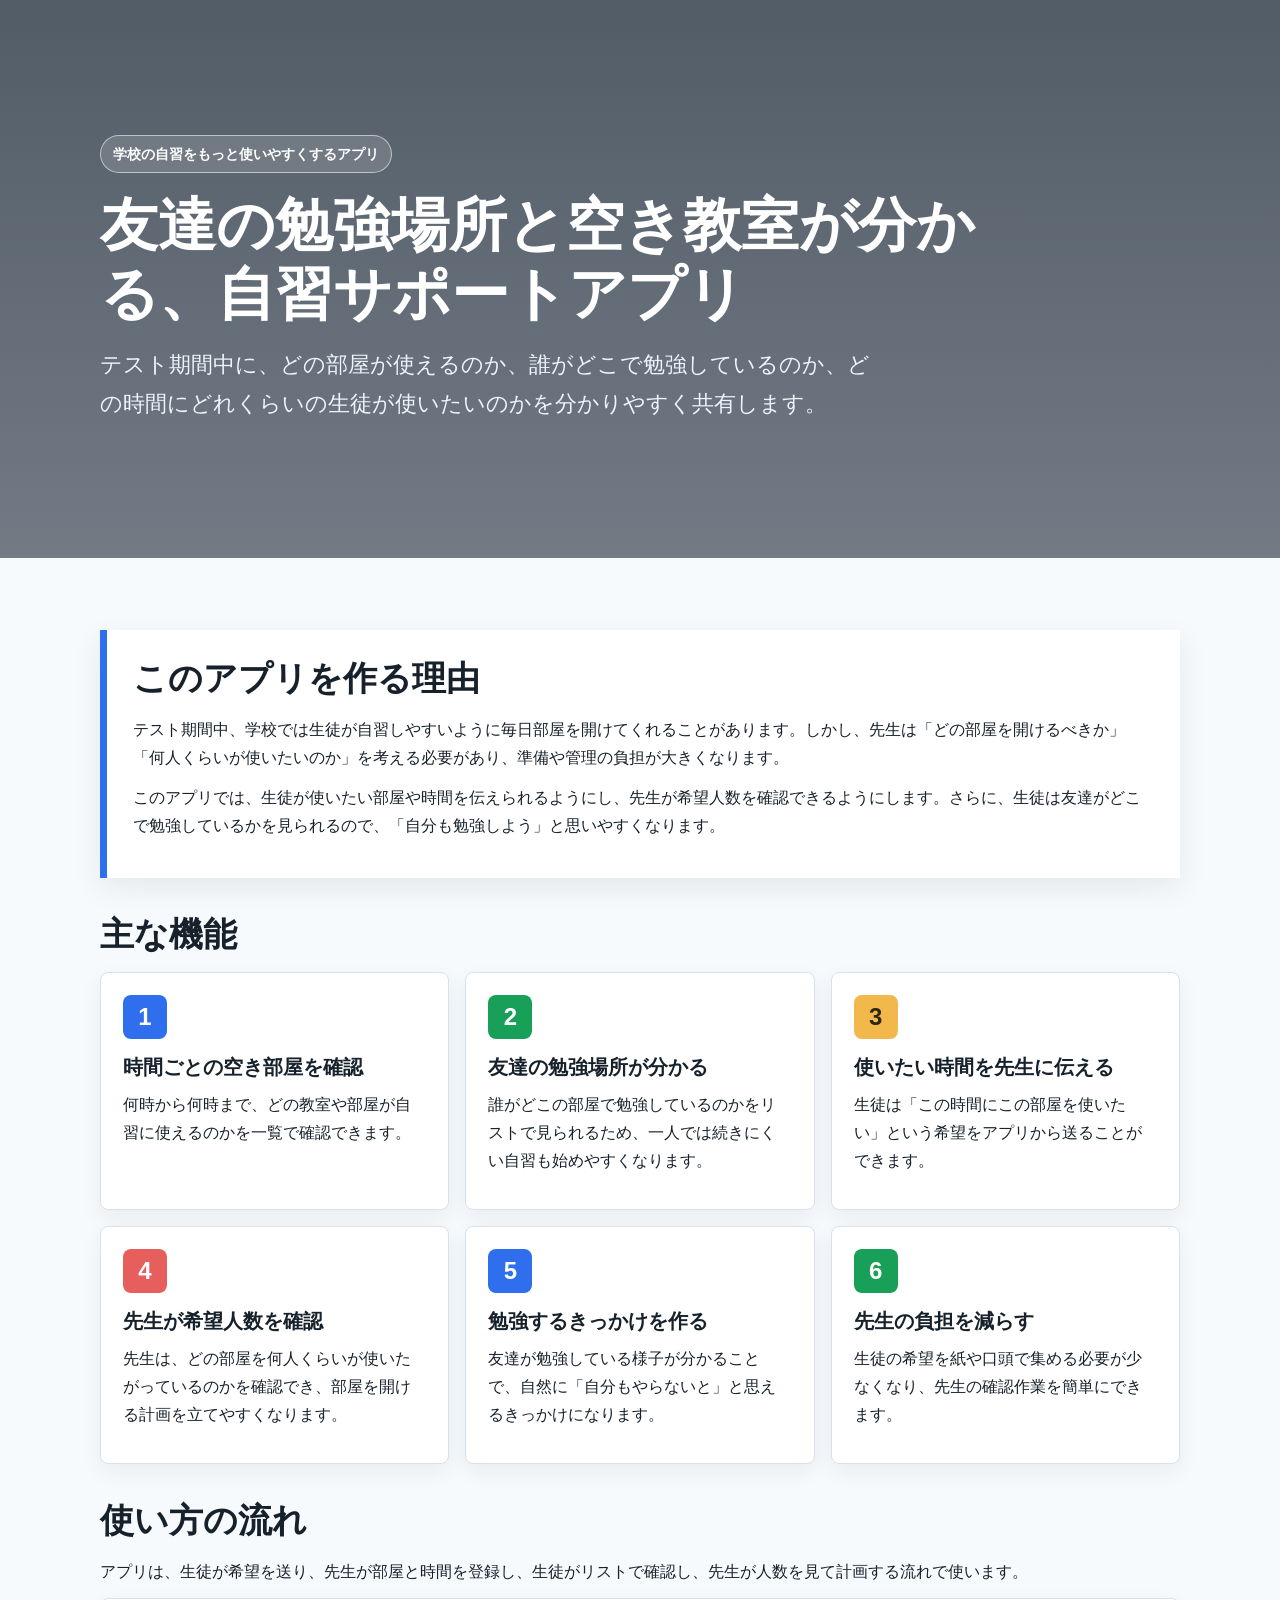
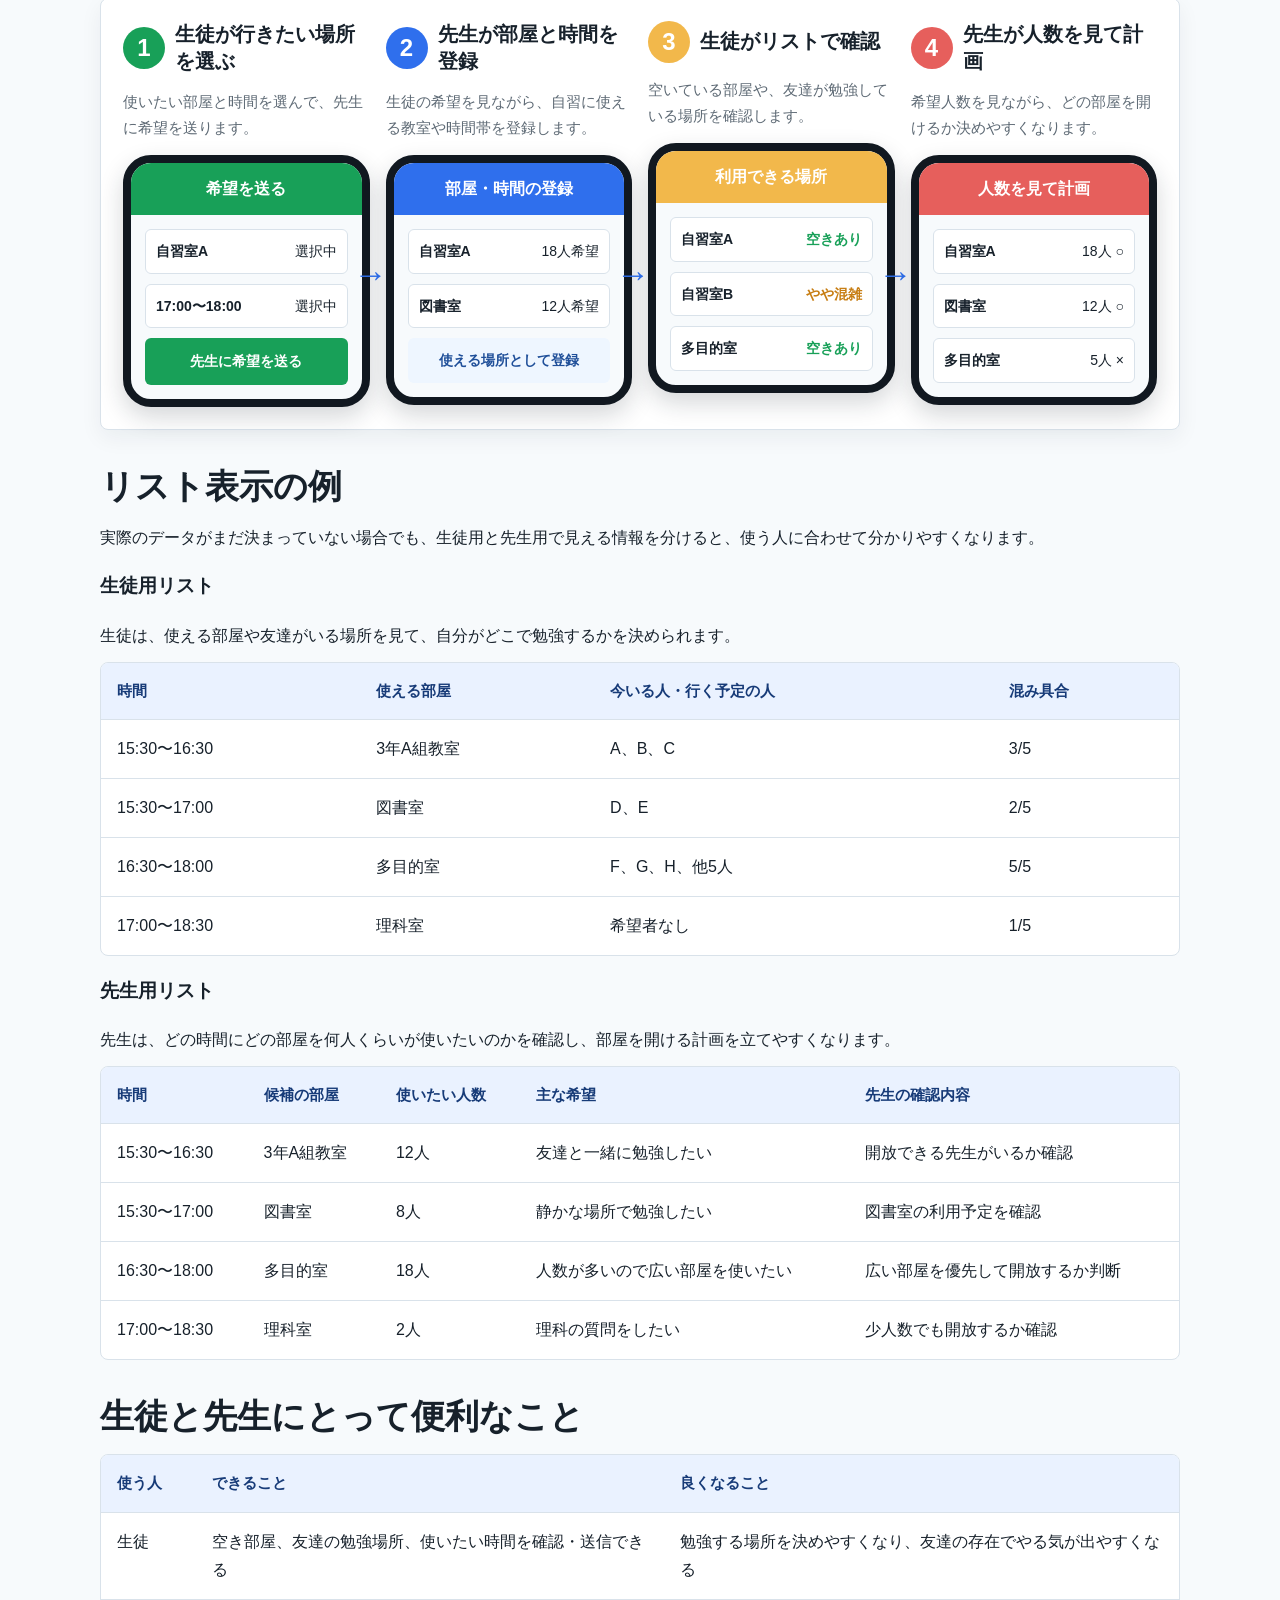
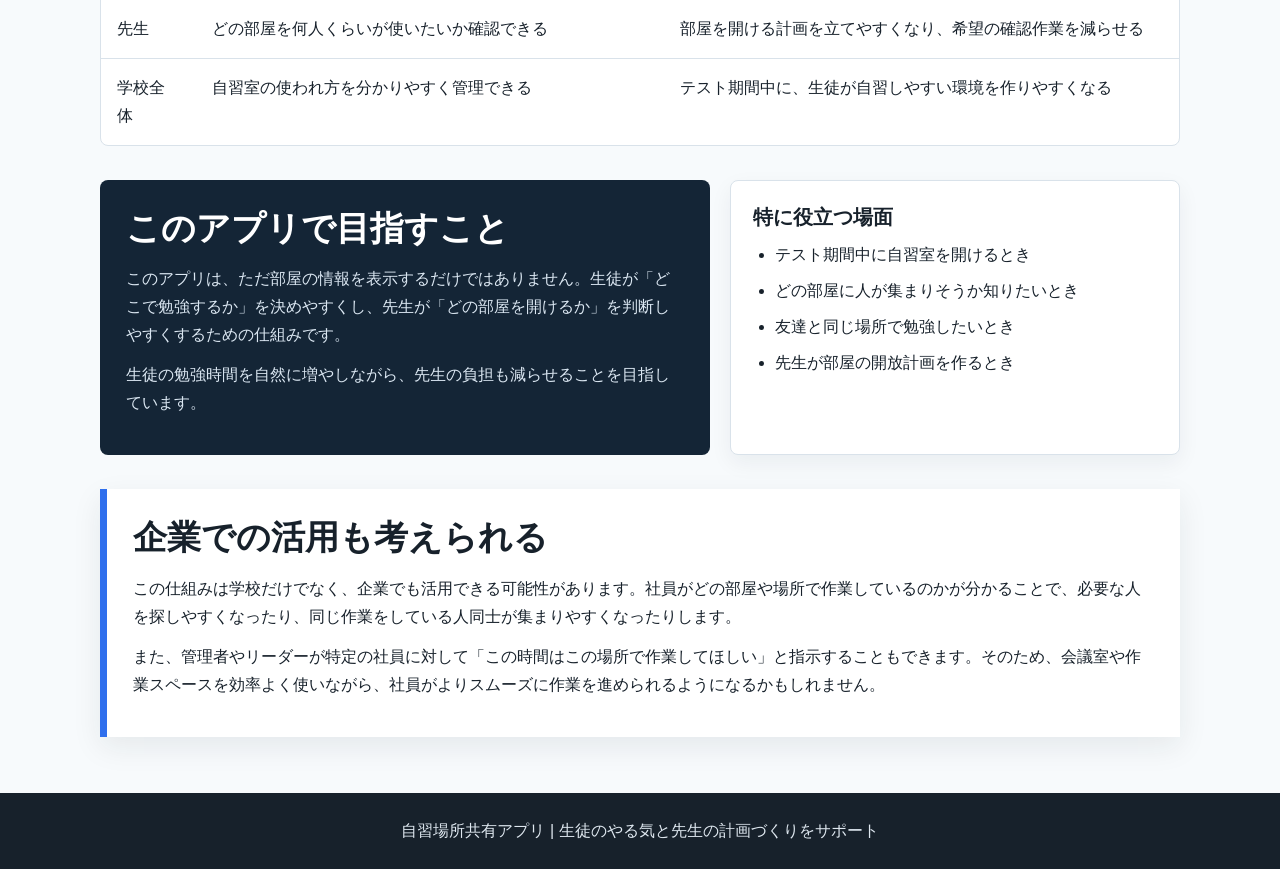
==== index.html @ 9f4748c2 "Add files via upload" ====
<!DOCTYPE html>
<html lang="ja">
<head>
  <meta charset="UTF-8">
  <meta name="viewport" content="width=device-width, initial-scale=1.0">
  <title>自習場所共有アプリの説明</title>
  <style>
    :root {
      --ink: #17212b;
      --muted: #5e6a75;
      --line: #d9e2ea;
      --paper: #f7fafc;
      --panel: #ffffff;
      --blue: #2f6fed;
      --green: #18a058;
      --yellow: #f2b84b;
      --red: #e65f5c;
    }

    * {
      box-sizing: border-box;
    }

    body {
      margin: 0;
      font-family: "Yu Gothic", "Hiragino Kaku Gothic ProN", Meiryo, Arial, sans-serif;
      color: var(--ink);
      background: var(--paper);
      line-height: 1.75;
    }

    header {
      background:
        linear-gradient(rgba(18, 31, 46, 0.72), rgba(18, 31, 46, 0.58)),
        url("https://images.unsplash.com/photo-1523240795612-9a054b0db644?auto=format&fit=crop&w=1600&q=80");
      background-size: cover;
      background-position: center;
      color: #ffffff;
      min-height: 62vh;
      display: flex;
      align-items: center;
      padding: 48px 20px;
    }

    .hero {
      width: min(1080px, 100%);
      margin: 0 auto;
    }

    .tag {
      display: inline-block;
      margin-bottom: 18px;
      padding: 6px 12px;
      border: 1px solid rgba(255, 255, 255, 0.55);
      border-radius: 999px;
      font-size: 14px;
      font-weight: 700;
      background: rgba(255, 255, 255, 0.14);
    }

    h1 {
      max-width: 880px;
      margin: 0 0 18px;
      font-size: clamp(32px, 5vw, 58px);
      line-height: 1.18;
      letter-spacing: 0;
    }

    .lead {
      max-width: 780px;
      margin: 0;
      font-size: clamp(17px, 2.3vw, 22px);
      color: #edf4fb;
    }

    main {
      width: min(1080px, calc(100% - 32px));
      margin: 0 auto;
      padding: 38px 0 56px;
    }

    section {
      margin-top: 34px;
    }

    .intro {
      padding: 26px;
      border-left: 7px solid var(--blue);
      background: var(--panel);
      box-shadow: 0 10px 28px rgba(23, 33, 43, 0.08);
    }

    h2 {
      margin: 0 0 14px;
      font-size: clamp(24px, 3vw, 34px);
      line-height: 1.35;
      letter-spacing: 0;
    }

    p {
      margin: 0 0 12px;
    }

    .grid {
      display: grid;
      grid-template-columns: repeat(3, 1fr);
      gap: 16px;
    }

    .card {
      min-height: 100%;
      padding: 22px;
      border: 1px solid var(--line);
      border-radius: 8px;
      background: var(--panel);
      box-shadow: 0 8px 22px rgba(23, 33, 43, 0.06);
    }

    .card h3 {
      margin: 0 0 10px;
      font-size: 20px;
      line-height: 1.4;
      letter-spacing: 0;
    }

    .icon {
      width: 44px;
      height: 44px;
      display: grid;
      place-items: center;
      margin-bottom: 14px;
      border-radius: 8px;
      color: #ffffff;
      font-size: 24px;
      font-weight: 700;
    }

    .blue { background: var(--blue); }
    .green { background: var(--green); }
    .yellow { background: var(--yellow); color: #2f2610; }
    .red { background: var(--red); }

    .flow {
      display: grid;
      grid-template-columns: repeat(4, 1fr);
      gap: 12px;
      counter-reset: step;
    }

    .step {
      position: relative;
      padding: 18px;
      border-top: 5px solid var(--green);
      background: var(--panel);
      border-radius: 8px;
      box-shadow: 0 8px 22px rgba(23, 33, 43, 0.06);
    }

    .step::before {
      counter-increment: step;
      content: counter(step);
      display: inline-grid;
      place-items: center;
      width: 30px;
      height: 30px;
      margin-bottom: 10px;
      border-radius: 50%;
      background: var(--green);
      color: #ffffff;
      font-weight: 700;
    }

    .table-wrap {
      overflow-x: auto;
      border: 1px solid var(--line);
      border-radius: 8px;
      background: var(--panel);
    }

    table {
      width: 100%;
      min-width: 700px;
      border-collapse: collapse;
    }

    th,
    td {
      padding: 15px 16px;
      border-bottom: 1px solid var(--line);
      text-align: left;
      vertical-align: top;
    }

    th {
      background: #eaf2ff;
      color: #173b78;
      font-size: 15px;
    }

    tr:last-child td {
      border-bottom: 0;
    }

    .effect {
      display: grid;
      grid-template-columns: 1.15fr 0.85fr;
      gap: 20px;
      align-items: stretch;
    }

    .effect-box {
      padding: 26px;
      border-radius: 8px;
      background: #142536;
      color: #ffffff;
    }

    .effect-box p {
      color: #dbe7f2;
    }

    ul {
      margin: 0;
      padding-left: 22px;
    }

    li {
      margin: 8px 0;
    }

    footer {
      padding: 24px 20px;
      background: #17212b;
      color: #dfe8f0;
      text-align: center;
    }


    .flow-board {
      display: grid;
      grid-template-columns: repeat(4, 1fr);
      gap: 16px;
      padding: 22px;
      border: 1px solid var(--line);
      border-radius: 8px;
      background: var(--panel);
      box-shadow: 0 8px 22px rgba(23, 33, 43, 0.06);
    }

    .flow-stage {
      position: relative;
      display: flex;
      flex-direction: column;
      gap: 14px;
      min-width: 0;
    }

    .flow-stage:not(:last-child)::after {
      content: "→";
      position: absolute;
      right: -18px;
      top: 58%;
      color: var(--blue);
      font-size: 34px;
      font-weight: 800;
    }

    .flow-heading {
      display: grid;
      grid-template-columns: 42px 1fr;
      gap: 10px;
      align-items: center;
    }

    .flow-number {
      width: 42px;
      height: 42px;
      display: grid;
      place-items: center;
      border-radius: 50%;
      color: #ffffff;
      font-size: 24px;
      font-weight: 800;
    }

    .flow-stage h3 {
      margin: 0;
      font-size: 20px;
      line-height: 1.35;
      letter-spacing: 0;
    }

    .flow-stage p {
      margin: 0;
      color: var(--muted);
      font-size: 15px;
    }

    .phone-mock {
      border: 8px solid #111820;
      border-radius: 28px;
      background: #f7fafc;
      overflow: hidden;
      box-shadow: 0 10px 24px rgba(23, 33, 43, 0.18);
    }

    .phone-top {
      padding: 12px 14px;
      color: #ffffff;
      font-weight: 800;
      text-align: center;
    }

    .phone-body {
      padding: 14px;
      display: grid;
      gap: 10px;
      font-size: 14px;
    }

    .mini-row {
      display: flex;
      justify-content: space-between;
      gap: 8px;
      padding: 9px 10px;
      border: 1px solid var(--line);
      border-radius: 6px;
      background: #ffffff;
    }

    .mini-row strong {
      font-weight: 800;
    }

    .mini-note {
      padding: 10px;
      border-radius: 6px;
      background: #eef6ff;
      color: #1f4f99;
      font-weight: 700;
      text-align: center;
    }

    .mini-button {
      padding: 11px;
      border-radius: 6px;
      background: var(--green);
      color: #ffffff;
      font-weight: 800;
      text-align: center;
    }

    .status-ok {
      color: var(--green);
      font-weight: 800;
    }

    .status-mid {
      color: #c77d12;
      font-weight: 800;
    }

    @media (max-width: 820px) {
      header {
        min-height: 56vh;
      }

      .grid,
      .flow,
      .flow-board,
      .effect {
        grid-template-columns: 1fr;
      }

      .intro,
      .card,
      .flow-board,
      .effect-box {
        padding: 20px;
      }
    }
  </style>
</head>
<body>
  <header>
    <div class="hero">
      <span class="tag">学校の自習をもっと使いやすくするアプリ</span>
      <h1>友達の勉強場所と空き教室が分かる、自習サポートアプリ</h1>
      <p class="lead">
        テスト期間中に、どの部屋が使えるのか、誰がどこで勉強しているのか、どの時間にどれくらいの生徒が使いたいのかを分かりやすく共有します。
      </p>
    </div>
  </header>

  <main>
    <section class="intro">
      <h2>このアプリを作る理由</h2>
      <p>
        テスト期間中、学校では生徒が自習しやすいように毎日部屋を開けてくれることがあります。しかし、先生は「どの部屋を開けるべきか」「何人くらいが使いたいのか」を考える必要があり、準備や管理の負担が大きくなります。
      </p>
      <p>
        このアプリでは、生徒が使いたい部屋や時間を伝えられるようにし、先生が希望人数を確認できるようにします。さらに、生徒は友達がどこで勉強しているかを見られるので、「自分も勉強しよう」と思いやすくなります。
      </p>
    </section>

    <section>
      <h2>主な機能</h2>
      <div class="grid">
        <article class="card">
          <div class="icon blue">1</div>
          <h3>時間ごとの空き部屋を確認</h3>
          <p>
            何時から何時まで、どの教室や部屋が自習に使えるのかを一覧で確認できます。
          </p>
        </article>

        <article class="card">
          <div class="icon green">2</div>
          <h3>友達の勉強場所が分かる</h3>
          <p>
            誰がどこの部屋で勉強しているのかをリストで見られるため、一人では続きにくい自習も始めやすくなります。
          </p>
        </article>

        <article class="card">
          <div class="icon yellow">3</div>
          <h3>使いたい時間を先生に伝える</h3>
          <p>
            生徒は「この時間にこの部屋を使いたい」という希望をアプリから送ることができます。
          </p>
        </article>

        <article class="card">
          <div class="icon red">4</div>
          <h3>先生が希望人数を確認</h3>
          <p>
            先生は、どの部屋を何人くらいが使いたがっているのかを確認でき、部屋を開ける計画を立てやすくなります。
          </p>
        </article>

        <article class="card">
          <div class="icon blue">5</div>
          <h3>勉強するきっかけを作る</h3>
          <p>
            友達が勉強している様子が分かることで、自然に「自分もやらないと」と思えるきっかけになります。
          </p>
        </article>

        <article class="card">
          <div class="icon green">6</div>
          <h3>先生の負担を減らす</h3>
          <p>
            生徒の希望を紙や口頭で集める必要が少なくなり、先生の確認作業を簡単にできます。
          </p>
        </article>
      </div>
    </section>

    <section>
      <h2>使い方の流れ</h2>
      <p>
        アプリは、生徒が希望を送り、先生が部屋と時間を登録し、生徒がリストで確認し、先生が人数を見て計画する流れで使います。
      </p>
      <div class="flow-board">
        <article class="flow-stage">
          <div class="flow-heading">
            <span class="flow-number green">1</span>
            <h3>生徒が行きたい場所を選ぶ</h3>
          </div>
          <p>使いたい部屋と時間を選んで、先生に希望を送ります。</p>
          <div class="phone-mock">
            <div class="phone-top green">希望を送る</div>
            <div class="phone-body">
              <div class="mini-row"><strong>自習室A</strong><span>選択中</span></div>
              <div class="mini-row"><strong>17:00〜18:00</strong><span>選択中</span></div>
              <div class="mini-button">先生に希望を送る</div>
            </div>
          </div>
        </article>

        <article class="flow-stage">
          <div class="flow-heading">
            <span class="flow-number blue">2</span>
            <h3>先生が部屋と時間を登録</h3>
          </div>
          <p>生徒の希望を見ながら、自習に使える教室や時間帯を登録します。</p>
          <div class="phone-mock">
            <div class="phone-top blue">部屋・時間の登録</div>
            <div class="phone-body">
              <div class="mini-row"><strong>自習室A</strong><span>18人希望</span></div>
              <div class="mini-row"><strong>図書室</strong><span>12人希望</span></div>
              <div class="mini-note">使える場所として登録</div>
            </div>
          </div>
        </article>

        <article class="flow-stage">
          <div class="flow-heading">
            <span class="flow-number yellow">3</span>
            <h3>生徒がリストで確認</h3>
          </div>
          <p>空いている部屋や、友達が勉強している場所を確認します。</p>
          <div class="phone-mock">
            <div class="phone-top yellow">利用できる場所</div>
            <div class="phone-body">
              <div class="mini-row"><strong>自習室A</strong><span class="status-ok">空きあり</span></div>
              <div class="mini-row"><strong>自習室B</strong><span class="status-mid">やや混雑</span></div>
              <div class="mini-row"><strong>多目的室</strong><span class="status-ok">空きあり</span></div>
            </div>
          </div>
        </article>

        <article class="flow-stage">
          <div class="flow-heading">
            <span class="flow-number red">4</span>
            <h3>先生が人数を見て計画</h3>
          </div>
          <p>希望人数を見ながら、どの部屋を開けるか決めやすくなります。</p>
          <div class="phone-mock">
            <div class="phone-top red">人数を見て計画</div>
            <div class="phone-body">
              <div class="mini-row"><strong>自習室A</strong><span>18人 ○</span></div>
              <div class="mini-row"><strong>図書室</strong><span>12人 ○</span></div>
              <div class="mini-row"><strong>多目的室</strong><span>5人 ×</span></div>
            </div>
          </div>
        </article>
      </div>
    </section>

    <section>
      <h2>リスト表示の例</h2>
      <p>
        実際のデータがまだ決まっていない場合でも、生徒用と先生用で見える情報を分けると、使う人に合わせて分かりやすくなります。
      </p>
      <h3>生徒用リスト</h3>
      <p>
        生徒は、使える部屋や友達がいる場所を見て、自分がどこで勉強するかを決められます。
      </p>
      <div class="table-wrap">
        <table>
          <thead>
            <tr>
              <th>時間</th>
              <th>使える部屋</th>
              <th>今いる人・行く予定の人</th>
              <th>混み具合</th>
            </tr>
          </thead>
          <tbody>
            <tr>
              <td>15:30〜16:30</td>
              <td>3年A組教室</td>
              <td>A、B、C</td>
              <td>3/5</td>
            </tr>
            <tr>
              <td>15:30〜17:00</td>
              <td>図書室</td>
              <td>D、E</td>
              <td>2/5</td>
            </tr>
            <tr>
              <td>16:30〜18:00</td>
              <td>多目的室</td>
              <td>F、G、H、他5人</td>
              <td>5/5</td>
            </tr>
            <tr>
              <td>17:00〜18:30</td>
              <td>理科室</td>
              <td>希望者なし</td>
              <td>1/5</td>
            </tr>
          </tbody>
        </table>
      </div>

      <h3>先生用リスト</h3>
      <p>
        先生は、どの時間にどの部屋を何人くらいが使いたいのかを確認し、部屋を開ける計画を立てやすくなります。
      </p>
      <div class="table-wrap">
        <table>
          <thead>
            <tr>
              <th>時間</th>
              <th>候補の部屋</th>
              <th>使いたい人数</th>
              <th>主な希望</th>
              <th>先生の確認内容</th>
            </tr>
          </thead>
          <tbody>
            <tr>
              <td>15:30〜16:30</td>
              <td>3年A組教室</td>
              <td>12人</td>
              <td>友達と一緒に勉強したい</td>
              <td>開放できる先生がいるか確認</td>
            </tr>
            <tr>
              <td>15:30〜17:00</td>
              <td>図書室</td>
              <td>8人</td>
              <td>静かな場所で勉強したい</td>
              <td>図書室の利用予定を確認</td>
            </tr>
            <tr>
              <td>16:30〜18:00</td>
              <td>多目的室</td>
              <td>18人</td>
              <td>人数が多いので広い部屋を使いたい</td>
              <td>広い部屋を優先して開放するか判断</td>
            </tr>
            <tr>
              <td>17:00〜18:30</td>
              <td>理科室</td>
              <td>2人</td>
              <td>理科の質問をしたい</td>
              <td>少人数でも開放するか確認</td>
            </tr>
          </tbody>
        </table>
      </div>
    </section>

    <section>
      <h2>生徒と先生にとって便利なこと</h2>
      <div class="table-wrap">
        <table>
          <thead>
            <tr>
              <th>使う人</th>
              <th>できること</th>
              <th>良くなること</th>
            </tr>
          </thead>
          <tbody>
            <tr>
              <td>生徒</td>
              <td>空き部屋、友達の勉強場所、使いたい時間を確認・送信できる</td>
              <td>勉強する場所を決めやすくなり、友達の存在でやる気が出やすくなる</td>
            </tr>
            <tr>
              <td>先生</td>
              <td>どの部屋を何人くらいが使いたいか確認できる</td>
              <td>部屋を開ける計画を立てやすくなり、希望の確認作業を減らせる</td>
            </tr>
            <tr>
              <td>学校全体</td>
              <td>自習室の使われ方を分かりやすく管理できる</td>
              <td>テスト期間中に、生徒が自習しやすい環境を作りやすくなる</td>
            </tr>
          </tbody>
        </table>
      </div>
    </section>

    <section class="effect">
      <div class="effect-box">
        <h2>このアプリで目指すこと</h2>
        <p>
          このアプリは、ただ部屋の情報を表示するだけではありません。生徒が「どこで勉強するか」を決めやすくし、先生が「どの部屋を開けるか」を判断しやすくするための仕組みです。
        </p>
        <p>
          生徒の勉強時間を自然に増やしながら、先生の負担も減らせることを目指しています。
        </p>
      </div>

      <div class="card">
        <h3>特に役立つ場面</h3>
        <ul>
          <li>テスト期間中に自習室を開けるとき</li>
          <li>どの部屋に人が集まりそうか知りたいとき</li>
          <li>友達と同じ場所で勉強したいとき</li>
          <li>先生が部屋の開放計画を作るとき</li>
        </ul>
      </div>
    </section>

    <section class="intro">
      <h2>企業での活用も考えられる</h2>
      <p>
        この仕組みは学校だけでなく、企業でも活用できる可能性があります。社員がどの部屋や場所で作業しているのかが分かることで、必要な人を探しやすくなったり、同じ作業をしている人同士が集まりやすくなったりします。
      </p>
      <p>
        また、管理者やリーダーが特定の社員に対して「この時間はこの場所で作業してほしい」と指示することもできます。そのため、会議室や作業スペースを効率よく使いながら、社員がよりスムーズに作業を進められるようになるかもしれません。
      </p>
    </section>
  </main>

  <footer>
    自習場所共有アプリ | 生徒のやる気と先生の計画づくりをサポート
  </footer>
</body>
</html>
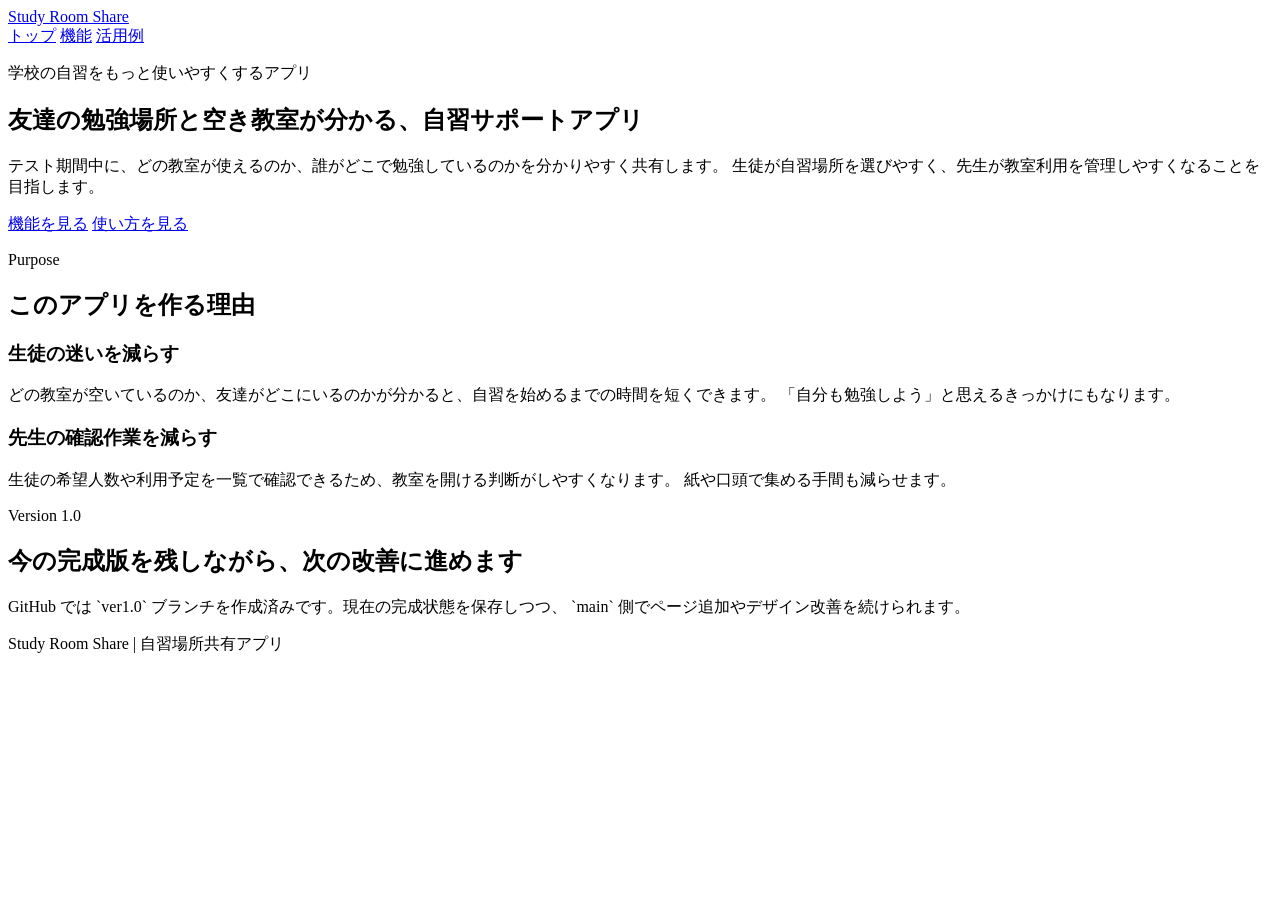
==== commit a1b21b86: "Create multi-page site: index.html" ====
--- a/index.html
+++ b/index.html
@@ -3,695 +3,74 @@
 <head>
   <meta charset="UTF-8">
   <meta name="viewport" content="width=device-width, initial-scale=1.0">
-  <title>自習場所共有アプリの説明</title>
-  <style>
-    :root {
-      --ink: #17212b;
-      --muted: #5e6a75;
-      --line: #d9e2ea;
-      --paper: #f7fafc;
-      --panel: #ffffff;
-      --blue: #2f6fed;
-      --green: #18a058;
-      --yellow: #f2b84b;
-      --red: #e65f5c;
-    }
-
-    * {
-      box-sizing: border-box;
-    }
-
-    body {
-      margin: 0;
-      font-family: "Yu Gothic", "Hiragino Kaku Gothic ProN", Meiryo, Arial, sans-serif;
-      color: var(--ink);
-      background: var(--paper);
-      line-height: 1.75;
-    }
-
-    header {
-      background:
-        linear-gradient(rgba(18, 31, 46, 0.72), rgba(18, 31, 46, 0.58)),
-        url("https://images.unsplash.com/photo-1523240795612-9a054b0db644?auto=format&fit=crop&w=1600&q=80");
-      background-size: cover;
-      background-position: center;
-      color: #ffffff;
-      min-height: 62vh;
-      display: flex;
-      align-items: center;
-      padding: 48px 20px;
-    }
-
-    .hero {
-      width: min(1080px, 100%);
-      margin: 0 auto;
-    }
-
-    .tag {
-      display: inline-block;
-      margin-bottom: 18px;
-      padding: 6px 12px;
-      border: 1px solid rgba(255, 255, 255, 0.55);
-      border-radius: 999px;
-      font-size: 14px;
-      font-weight: 700;
-      background: rgba(255, 255, 255, 0.14);
-    }
-
-    h1 {
-      max-width: 880px;
-      margin: 0 0 18px;
-      font-size: clamp(32px, 5vw, 58px);
-      line-height: 1.18;
-      letter-spacing: 0;
-    }
-
-    .lead {
-      max-width: 780px;
-      margin: 0;
-      font-size: clamp(17px, 2.3vw, 22px);
-      color: #edf4fb;
-    }
-
-    main {
-      width: min(1080px, calc(100% - 32px));
-      margin: 0 auto;
-      padding: 38px 0 56px;
-    }
-
-    section {
-      margin-top: 34px;
-    }
-
-    .intro {
-      padding: 26px;
-      border-left: 7px solid var(--blue);
-      background: var(--panel);
-      box-shadow: 0 10px 28px rgba(23, 33, 43, 0.08);
-    }
-
-    h2 {
-      margin: 0 0 14px;
-      font-size: clamp(24px, 3vw, 34px);
-      line-height: 1.35;
-      letter-spacing: 0;
-    }
-
-    p {
-      margin: 0 0 12px;
-    }
-
-    .grid {
-      display: grid;
-      grid-template-columns: repeat(3, 1fr);
-      gap: 16px;
-    }
-
-    .card {
-      min-height: 100%;
-      padding: 22px;
-      border: 1px solid var(--line);
-      border-radius: 8px;
-      background: var(--panel);
-      box-shadow: 0 8px 22px rgba(23, 33, 43, 0.06);
-    }
-
-    .card h3 {
-      margin: 0 0 10px;
-      font-size: 20px;
-      line-height: 1.4;
-      letter-spacing: 0;
-    }
-
-    .icon {
-      width: 44px;
-      height: 44px;
-      display: grid;
-      place-items: center;
-      margin-bottom: 14px;
-      border-radius: 8px;
-      color: #ffffff;
-      font-size: 24px;
-      font-weight: 700;
-    }
-
-    .blue { background: var(--blue); }
-    .green { background: var(--green); }
-    .yellow { background: var(--yellow); color: #2f2610; }
-    .red { background: var(--red); }
-
-    .flow {
-      display: grid;
-      grid-template-columns: repeat(4, 1fr);
-      gap: 12px;
-      counter-reset: step;
-    }
-
-    .step {
-      position: relative;
-      padding: 18px;
-      border-top: 5px solid var(--green);
-      background: var(--panel);
-      border-radius: 8px;
-      box-shadow: 0 8px 22px rgba(23, 33, 43, 0.06);
-    }
-
-    .step::before {
-      counter-increment: step;
-      content: counter(step);
-      display: inline-grid;
-      place-items: center;
-      width: 30px;
-      height: 30px;
-      margin-bottom: 10px;
-      border-radius: 50%;
-      background: var(--green);
-      color: #ffffff;
-      font-weight: 700;
-    }
-
-    .table-wrap {
-      overflow-x: auto;
-      border: 1px solid var(--line);
-      border-radius: 8px;
-      background: var(--panel);
-    }
-
-    table {
-      width: 100%;
-      min-width: 700px;
-      border-collapse: collapse;
-    }
-
-    th,
-    td {
-      padding: 15px 16px;
-      border-bottom: 1px solid var(--line);
-      text-align: left;
-      vertical-align: top;
-    }
-
-    th {
-      background: #eaf2ff;
-      color: #173b78;
-      font-size: 15px;
-    }
-
-    tr:last-child td {
-      border-bottom: 0;
-    }
-
-    .effect {
-      display: grid;
-      grid-template-columns: 1.15fr 0.85fr;
-      gap: 20px;
-      align-items: stretch;
-    }
-
-    .effect-box {
-      padding: 26px;
-      border-radius: 8px;
-      background: #142536;
-      color: #ffffff;
-    }
-
-    .effect-box p {
-      color: #dbe7f2;
-    }
-
-    ul {
-      margin: 0;
-      padding-left: 22px;
-    }
-
-    li {
-      margin: 8px 0;
-    }
-
-    footer {
-      padding: 24px 20px;
-      background: #17212b;
-      color: #dfe8f0;
-      text-align: center;
-    }
-
-
-    .flow-board {
-      display: grid;
-      grid-template-columns: repeat(4, 1fr);
-      gap: 16px;
-      padding: 22px;
-      border: 1px solid var(--line);
-      border-radius: 8px;
-      background: var(--panel);
-      box-shadow: 0 8px 22px rgba(23, 33, 43, 0.06);
-    }
-
-    .flow-stage {
-      position: relative;
-      display: flex;
-      flex-direction: column;
-      gap: 14px;
-      min-width: 0;
-    }
-
-    .flow-stage:not(:last-child)::after {
-      content: "→";
-      position: absolute;
-      right: -18px;
-      top: 58%;
-      color: var(--blue);
-      font-size: 34px;
-      font-weight: 800;
-    }
-
-    .flow-heading {
-      display: grid;
-      grid-template-columns: 42px 1fr;
-      gap: 10px;
-      align-items: center;
-    }
-
-    .flow-number {
-      width: 42px;
-      height: 42px;
-      display: grid;
-      place-items: center;
-      border-radius: 50%;
-      color: #ffffff;
-      font-size: 24px;
-      font-weight: 800;
-    }
-
-    .flow-stage h3 {
-      margin: 0;
-      font-size: 20px;
-      line-height: 1.35;
-      letter-spacing: 0;
-    }
-
-    .flow-stage p {
-      margin: 0;
-      color: var(--muted);
-      font-size: 15px;
-    }
-
-    .phone-mock {
-      border: 8px solid #111820;
-      border-radius: 28px;
-      background: #f7fafc;
-      overflow: hidden;
-      box-shadow: 0 10px 24px rgba(23, 33, 43, 0.18);
-    }
-
-    .phone-top {
-      padding: 12px 14px;
-      color: #ffffff;
-      font-weight: 800;
-      text-align: center;
-    }
-
-    .phone-body {
-      padding: 14px;
-      display: grid;
-      gap: 10px;
-      font-size: 14px;
-    }
-
-    .mini-row {
-      display: flex;
-      justify-content: space-between;
-      gap: 8px;
-      padding: 9px 10px;
-      border: 1px solid var(--line);
-      border-radius: 6px;
-      background: #ffffff;
-    }
-
-    .mini-row strong {
-      font-weight: 800;
-    }
-
-    .mini-note {
-      padding: 10px;
-      border-radius: 6px;
-      background: #eef6ff;
-      color: #1f4f99;
-      font-weight: 700;
-      text-align: center;
-    }
-
-    .mini-button {
-      padding: 11px;
-      border-radius: 6px;
-      background: var(--green);
-      color: #ffffff;
-      font-weight: 800;
-      text-align: center;
-    }
-
-    .status-ok {
-      color: var(--green);
-      font-weight: 800;
-    }
-
-    .status-mid {
-      color: #c77d12;
-      font-weight: 800;
-    }
-
-    @media (max-width: 820px) {
-      header {
-        min-height: 56vh;
-      }
-
-      .grid,
-      .flow,
-      .flow-board,
-      .effect {
-        grid-template-columns: 1fr;
-      }
-
-      .intro,
-      .card,
-      .flow-board,
-      .effect-box {
-        padding: 20px;
-      }
-    }
-  </style>
+  <title>自習サポートアプリ | トップ</title>
+  <link rel="stylesheet" href="style.css">
 </head>
 <body>
-  <header>
-    <div class="hero">
-      <span class="tag">学校の自習をもっと使いやすくするアプリ</span>
-      <h1>友達の勉強場所と空き教室が分かる、自習サポートアプリ</h1>
-      <p class="lead">
-        テスト期間中に、どの部屋が使えるのか、誰がどこで勉強しているのか、どの時間にどれくらいの生徒が使いたいのかを分かりやすく共有します。
-      </p>
-    </div>
+  <header class="site-header">
+    <nav class="nav" aria-label="メインナビゲーション">
+      <a class="brand" href="index.html">Study Room Share</a>
+      <div class="nav-links">
+        <a class="active" href="index.html">トップ</a>
+        <a href="features.html">機能</a>
+        <a href="use-cases.html">活用例</a>
+      </div>
+    </nav>
   </header>
 
   <main>
-    <section class="intro">
-      <h2>このアプリを作る理由</h2>
-      <p>
-        テスト期間中、学校では生徒が自習しやすいように毎日部屋を開けてくれることがあります。しかし、先生は「どの部屋を開けるべきか」「何人くらいが使いたいのか」を考える必要があり、準備や管理の負担が大きくなります。
-      </p>
-      <p>
-        このアプリでは、生徒が使いたい部屋や時間を伝えられるようにし、先生が希望人数を確認できるようにします。さらに、生徒は友達がどこで勉強しているかを見られるので、「自分も勉強しよう」と思いやすくなります。
-      </p>
+    <section class="hero">
+      <div class="hero-copy">
+        <p class="eyebrow">学校の自習をもっと使いやすくするアプリ</p>
+        <h1>友達の勉強場所と空き教室が分かる、自習サポートアプリ</h1>
+        <p class="lead">
+          テスト期間中に、どの教室が使えるのか、誰がどこで勉強しているのかを分かりやすく共有します。
+          生徒が自習場所を選びやすく、先生が教室利用を管理しやすくなることを目指します。
+        </p>
+        <div class="actions">
+          <a class="button primary" href="features.html">機能を見る</a>
+          <a class="button secondary" href="use-cases.html">使い方を見る</a>
+        </div>
+      </div>
     </section>
 
-    <section>
-      <h2>主な機能</h2>
-      <div class="grid">
-        <article class="card">
-          <div class="icon blue">1</div>
-          <h3>時間ごとの空き部屋を確認</h3>
+    <section class="section">
+      <div class="section-heading">
+        <p class="eyebrow">Purpose</p>
+        <h2>このアプリを作る理由</h2>
+      </div>
+      <div class="two-column">
+        <article class="panel">
+          <h3>生徒の迷いを減らす</h3>
           <p>
-            何時から何時まで、どの教室や部屋が自習に使えるのかを一覧で確認できます。
+            どの教室が空いているのか、友達がどこにいるのかが分かると、自習を始めるまでの時間を短くできます。
+            「自分も勉強しよう」と思えるきっかけにもなります。
           </p>
         </article>
-
-        <article class="card">
-          <div class="icon green">2</div>
-          <h3>友達の勉強場所が分かる</h3>
+        <article class="panel">
+          <h3>先生の確認作業を減らす</h3>
           <p>
-            誰がどこの部屋で勉強しているのかをリストで見られるため、一人では続きにくい自習も始めやすくなります。
-          </p>
-        </article>
-
-        <article class="card">
-          <div class="icon yellow">3</div>
-          <h3>使いたい時間を先生に伝える</h3>
-          <p>
-            生徒は「この時間にこの部屋を使いたい」という希望をアプリから送ることができます。
-          </p>
-        </article>
-
-        <article class="card">
-          <div class="icon red">4</div>
-          <h3>先生が希望人数を確認</h3>
-          <p>
-            先生は、どの部屋を何人くらいが使いたがっているのかを確認でき、部屋を開ける計画を立てやすくなります。
-          </p>
-        </article>
-
-        <article class="card">
-          <div class="icon blue">5</div>
-          <h3>勉強するきっかけを作る</h3>
-          <p>
-            友達が勉強している様子が分かることで、自然に「自分もやらないと」と思えるきっかけになります。
-          </p>
-        </article>
-
-        <article class="card">
-          <div class="icon green">6</div>
-          <h3>先生の負担を減らす</h3>
-          <p>
-            生徒の希望を紙や口頭で集める必要が少なくなり、先生の確認作業を簡単にできます。
+            生徒の希望人数や利用予定を一覧で確認できるため、教室を開ける判断がしやすくなります。
+            紙や口頭で集める手間も減らせます。
           </p>
         </article>
       </div>
     </section>
 
-    <section>
-      <h2>使い方の流れ</h2>
+    <section class="section highlight">
+      <div>
+        <p class="eyebrow">Version 1.0</p>
+        <h2>今の完成版を残しながら、次の改善に進めます</h2>
+      </div>
       <p>
-        アプリは、生徒が希望を送り、先生が部屋と時間を登録し、生徒がリストで確認し、先生が人数を見て計画する流れで使います。
-      </p>
-      <div class="flow-board">
-        <article class="flow-stage">
-          <div class="flow-heading">
-            <span class="flow-number green">1</span>
-            <h3>生徒が行きたい場所を選ぶ</h3>
-          </div>
-          <p>使いたい部屋と時間を選んで、先生に希望を送ります。</p>
-          <div class="phone-mock">
-            <div class="phone-top green">希望を送る</div>
-            <div class="phone-body">
-              <div class="mini-row"><strong>自習室A</strong><span>選択中</span></div>
-              <div class="mini-row"><strong>17:00〜18:00</strong><span>選択中</span></div>
-              <div class="mini-button">先生に希望を送る</div>
-            </div>
-          </div>
-        </article>
-
-        <article class="flow-stage">
-          <div class="flow-heading">
-            <span class="flow-number blue">2</span>
-            <h3>先生が部屋と時間を登録</h3>
-          </div>
-          <p>生徒の希望を見ながら、自習に使える教室や時間帯を登録します。</p>
-          <div class="phone-mock">
-            <div class="phone-top blue">部屋・時間の登録</div>
-            <div class="phone-body">
-              <div class="mini-row"><strong>自習室A</strong><span>18人希望</span></div>
-              <div class="mini-row"><strong>図書室</strong><span>12人希望</span></div>
-              <div class="mini-note">使える場所として登録</div>
-            </div>
-          </div>
-        </article>
-
-        <article class="flow-stage">
-          <div class="flow-heading">
-            <span class="flow-number yellow">3</span>
-            <h3>生徒がリストで確認</h3>
-          </div>
-          <p>空いている部屋や、友達が勉強している場所を確認します。</p>
-          <div class="phone-mock">
-            <div class="phone-top yellow">利用できる場所</div>
-            <div class="phone-body">
-              <div class="mini-row"><strong>自習室A</strong><span class="status-ok">空きあり</span></div>
-              <div class="mini-row"><strong>自習室B</strong><span class="status-mid">やや混雑</span></div>
-              <div class="mini-row"><strong>多目的室</strong><span class="status-ok">空きあり</span></div>
-            </div>
-          </div>
-        </article>
-
-        <article class="flow-stage">
-          <div class="flow-heading">
-            <span class="flow-number red">4</span>
-            <h3>先生が人数を見て計画</h3>
-          </div>
-          <p>希望人数を見ながら、どの部屋を開けるか決めやすくなります。</p>
-          <div class="phone-mock">
-            <div class="phone-top red">人数を見て計画</div>
-            <div class="phone-body">
-              <div class="mini-row"><strong>自習室A</strong><span>18人 ○</span></div>
-              <div class="mini-row"><strong>図書室</strong><span>12人 ○</span></div>
-              <div class="mini-row"><strong>多目的室</strong><span>5人 ×</span></div>
-            </div>
-          </div>
-        </article>
-      </div>
-    </section>
-
-    <section>
-      <h2>リスト表示の例</h2>
-      <p>
-        実際のデータがまだ決まっていない場合でも、生徒用と先生用で見える情報を分けると、使う人に合わせて分かりやすくなります。
-      </p>
-      <h3>生徒用リスト</h3>
-      <p>
-        生徒は、使える部屋や友達がいる場所を見て、自分がどこで勉強するかを決められます。
-      </p>
-      <div class="table-wrap">
-        <table>
-          <thead>
-            <tr>
-              <th>時間</th>
-              <th>使える部屋</th>
-              <th>今いる人・行く予定の人</th>
-              <th>混み具合</th>
-            </tr>
-          </thead>
-          <tbody>
-            <tr>
-              <td>15:30〜16:30</td>
-              <td>3年A組教室</td>
-              <td>A、B、C</td>
-              <td>3/5</td>
-            </tr>
-            <tr>
-              <td>15:30〜17:00</td>
-              <td>図書室</td>
-              <td>D、E</td>
-              <td>2/5</td>
-            </tr>
-            <tr>
-              <td>16:30〜18:00</td>
-              <td>多目的室</td>
-              <td>F、G、H、他5人</td>
-              <td>5/5</td>
-            </tr>
-            <tr>
-              <td>17:00〜18:30</td>
-              <td>理科室</td>
-              <td>希望者なし</td>
-              <td>1/5</td>
-            </tr>
-          </tbody>
-        </table>
-      </div>
-
-      <h3>先生用リスト</h3>
-      <p>
-        先生は、どの時間にどの部屋を何人くらいが使いたいのかを確認し、部屋を開ける計画を立てやすくなります。
-      </p>
-      <div class="table-wrap">
-        <table>
-          <thead>
-            <tr>
-              <th>時間</th>
-              <th>候補の部屋</th>
-              <th>使いたい人数</th>
-              <th>主な希望</th>
-              <th>先生の確認内容</th>
-            </tr>
-          </thead>
-          <tbody>
-            <tr>
-              <td>15:30〜16:30</td>
-              <td>3年A組教室</td>
-              <td>12人</td>
-              <td>友達と一緒に勉強したい</td>
-              <td>開放できる先生がいるか確認</td>
-            </tr>
-            <tr>
-              <td>15:30〜17:00</td>
-              <td>図書室</td>
-              <td>8人</td>
-              <td>静かな場所で勉強したい</td>
-              <td>図書室の利用予定を確認</td>
-            </tr>
-            <tr>
-              <td>16:30〜18:00</td>
-              <td>多目的室</td>
-              <td>18人</td>
-              <td>人数が多いので広い部屋を使いたい</td>
-              <td>広い部屋を優先して開放するか判断</td>
-            </tr>
-            <tr>
-              <td>17:00〜18:30</td>
-              <td>理科室</td>
-              <td>2人</td>
-              <td>理科の質問をしたい</td>
-              <td>少人数でも開放するか確認</td>
-            </tr>
-          </tbody>
-        </table>
-      </div>
-    </section>
-
-    <section>
-      <h2>生徒と先生にとって便利なこと</h2>
-      <div class="table-wrap">
-        <table>
-          <thead>
-            <tr>
-              <th>使う人</th>
-              <th>できること</th>
-              <th>良くなること</th>
-            </tr>
-          </thead>
-          <tbody>
-            <tr>
-              <td>生徒</td>
-              <td>空き部屋、友達の勉強場所、使いたい時間を確認・送信できる</td>
-              <td>勉強する場所を決めやすくなり、友達の存在でやる気が出やすくなる</td>
-            </tr>
-            <tr>
-              <td>先生</td>
-              <td>どの部屋を何人くらいが使いたいか確認できる</td>
-              <td>部屋を開ける計画を立てやすくなり、希望の確認作業を減らせる</td>
-            </tr>
-            <tr>
-              <td>学校全体</td>
-              <td>自習室の使われ方を分かりやすく管理できる</td>
-              <td>テスト期間中に、生徒が自習しやすい環境を作りやすくなる</td>
-            </tr>
-          </tbody>
-        </table>
-      </div>
-    </section>
-
-    <section class="effect">
-      <div class="effect-box">
-        <h2>このアプリで目指すこと</h2>
-        <p>
-          このアプリは、ただ部屋の情報を表示するだけではありません。生徒が「どこで勉強するか」を決めやすくし、先生が「どの部屋を開けるか」を判断しやすくするための仕組みです。
-        </p>
-        <p>
-          生徒の勉強時間を自然に増やしながら、先生の負担も減らせることを目指しています。
-        </p>
-      </div>
-
-      <div class="card">
-        <h3>特に役立つ場面</h3>
-        <ul>
-          <li>テスト期間中に自習室を開けるとき</li>
-          <li>どの部屋に人が集まりそうか知りたいとき</li>
-          <li>友達と同じ場所で勉強したいとき</li>
-          <li>先生が部屋の開放計画を作るとき</li>
-        </ul>
-      </div>
-    </section>
-
-    <section class="intro">
-      <h2>企業での活用も考えられる</h2>
-      <p>
-        この仕組みは学校だけでなく、企業でも活用できる可能性があります。社員がどの部屋や場所で作業しているのかが分かることで、必要な人を探しやすくなったり、同じ作業をしている人同士が集まりやすくなったりします。
-      </p>
-      <p>
-        また、管理者やリーダーが特定の社員に対して「この時間はこの場所で作業してほしい」と指示することもできます。そのため、会議室や作業スペースを効率よく使いながら、社員がよりスムーズに作業を進められるようになるかもしれません。
+        GitHub では `ver1.0` ブランチを作成済みです。現在の完成状態を保存しつつ、
+        `main` 側でページ追加やデザイン改善を続けられます。
       </p>
     </section>
   </main>
 
-  <footer>
-    自習場所共有アプリ | 生徒のやる気と先生の計画づくりをサポート
+  <footer class="footer">
+    <p>Study Room Share | 自習場所共有アプリ</p>
   </footer>
 </body>
 </html>
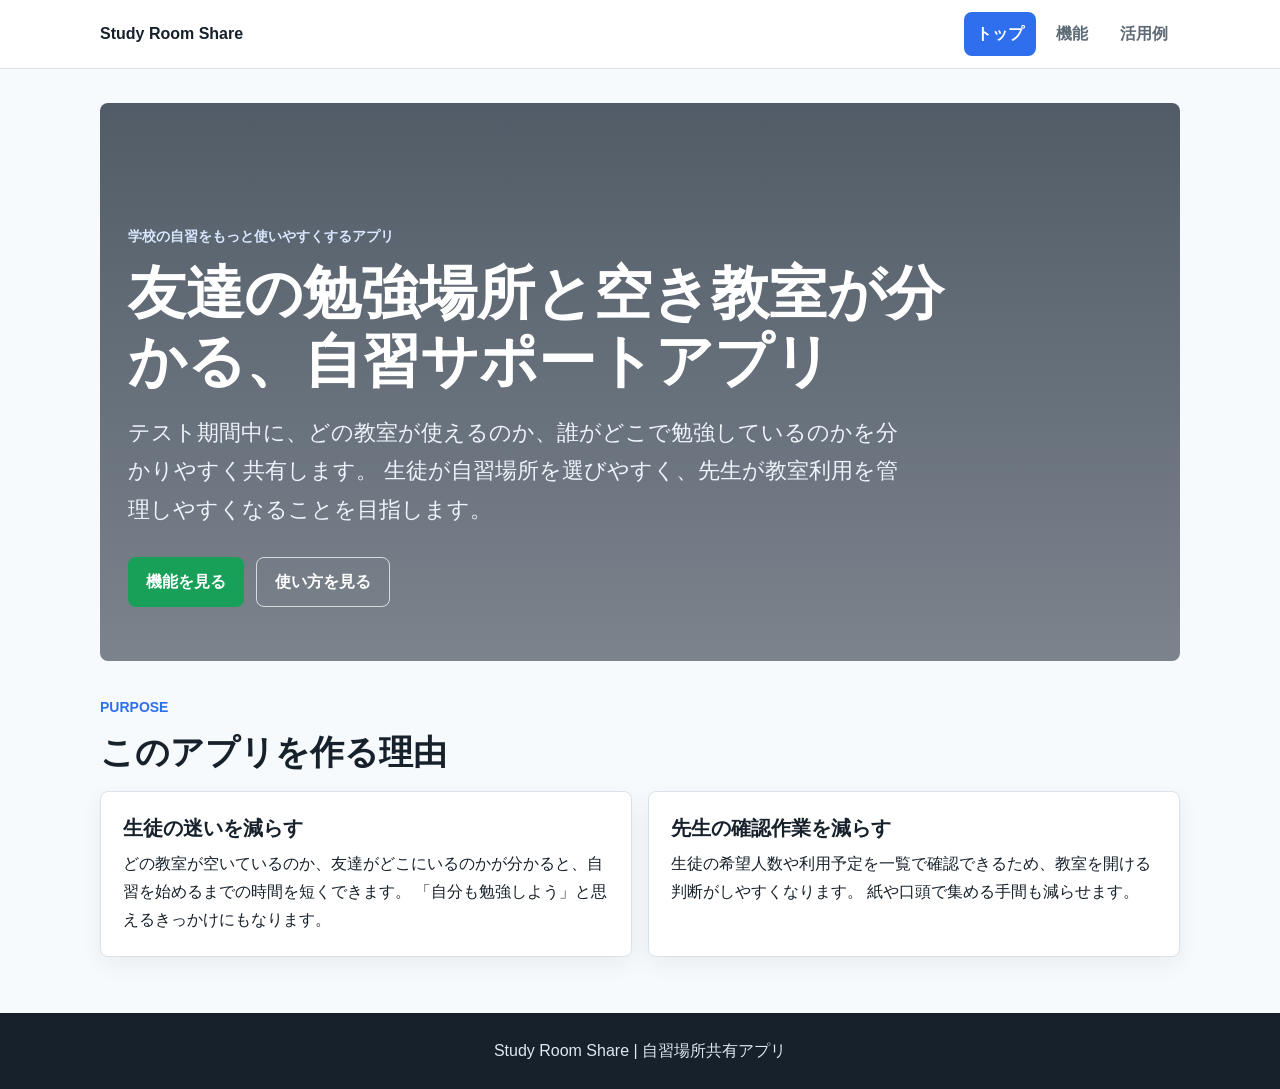
==== commit 3f749381: "Remove version branch note from top page" ====
--- a/index.html
+++ b/index.html
@@ -57,16 +57,6 @@
       </div>
     </section>
 
-    <section class="section highlight">
-      <div>
-        <p class="eyebrow">Version 1.0</p>
-        <h2>今の完成版を残しながら、次の改善に進めます</h2>
-      </div>
-      <p>
-        GitHub では `ver1.0` ブランチを作成済みです。現在の完成状態を保存しつつ、
-        `main` 側でページ追加やデザイン改善を続けられます。
-      </p>
-    </section>
   </main>
 
   <footer class="footer">
--- a/style.css
+++ b/style.css
@@ -0,0 +1,315 @@
+:root {
+  --ink: #17212b;
+  --muted: #5e6a75;
+  --line: #d9e2ea;
+  --paper: #f7fafc;
+  --panel: #ffffff;
+  --blue: #2f6fed;
+  --green: #18a058;
+  --yellow: #f2b84b;
+  --red: #e65f5c;
+}
+
+* {
+  box-sizing: border-box;
+}
+
+body {
+  margin: 0;
+  font-family: "Yu Gothic", "Hiragino Kaku Gothic ProN", Meiryo, Arial, sans-serif;
+  color: var(--ink);
+  background: var(--paper);
+  line-height: 1.75;
+}
+
+a {
+  color: inherit;
+}
+
+.site-header {
+  position: sticky;
+  top: 0;
+  z-index: 10;
+  background: rgba(255, 255, 255, 0.94);
+  border-bottom: 1px solid var(--line);
+  backdrop-filter: blur(12px);
+}
+
+.nav {
+  width: min(1080px, calc(100% - 32px));
+  min-height: 68px;
+  margin: 0 auto;
+  display: flex;
+  align-items: center;
+  justify-content: space-between;
+  gap: 20px;
+}
+
+.brand {
+  font-weight: 800;
+  text-decoration: none;
+}
+
+.nav-links {
+  display: flex;
+  gap: 8px;
+  flex-wrap: wrap;
+  justify-content: flex-end;
+}
+
+.nav-links a {
+  padding: 8px 12px;
+  border-radius: 8px;
+  color: var(--muted);
+  font-weight: 700;
+  text-decoration: none;
+}
+
+.nav-links a.active,
+.nav-links a:hover {
+  color: #ffffff;
+  background: var(--blue);
+}
+
+main {
+  width: min(1080px, calc(100% - 32px));
+  margin: 0 auto;
+  padding: 34px 0 56px;
+}
+
+.hero {
+  min-height: 62vh;
+  display: grid;
+  align-items: end;
+  padding: 54px 28px;
+  border-radius: 8px;
+  color: #ffffff;
+  background:
+    linear-gradient(rgba(18, 31, 46, 0.72), rgba(18, 31, 46, 0.54)),
+    url("https://images.unsplash.com/photo-1523240795612-9a054b0db644?auto=format&fit=crop&w=1600&q=80");
+  background-position: center;
+  background-size: cover;
+}
+
+.hero-copy {
+  max-width: 820px;
+}
+
+.eyebrow {
+  margin: 0 0 10px;
+  color: var(--blue);
+  font-size: 14px;
+  font-weight: 800;
+  text-transform: uppercase;
+}
+
+.hero .eyebrow {
+  color: #d9e8ff;
+}
+
+h1,
+h2,
+h3,
+p {
+  letter-spacing: 0;
+}
+
+h1 {
+  margin: 0 0 18px;
+  font-size: clamp(34px, 5vw, 58px);
+  line-height: 1.18;
+}
+
+h2 {
+  margin: 0 0 12px;
+  font-size: clamp(24px, 3vw, 34px);
+  line-height: 1.35;
+}
+
+h3 {
+  margin: 0 0 8px;
+  font-size: 20px;
+  line-height: 1.4;
+}
+
+p {
+  margin: 0;
+}
+
+.lead {
+  max-width: 780px;
+  color: #edf4fb;
+  font-size: clamp(17px, 2.2vw, 22px);
+}
+
+.lead.compact {
+  color: var(--muted);
+}
+
+.actions {
+  display: flex;
+  gap: 12px;
+  flex-wrap: wrap;
+  margin-top: 28px;
+}
+
+.button {
+  display: inline-flex;
+  align-items: center;
+  justify-content: center;
+  min-height: 44px;
+  padding: 10px 18px;
+  border-radius: 8px;
+  font-weight: 800;
+  text-decoration: none;
+}
+
+.button.primary {
+  color: #ffffff;
+  background: var(--green);
+}
+
+.button.secondary {
+  color: #ffffff;
+  border: 1px solid rgba(255, 255, 255, 0.72);
+}
+
+.section,
+.page-title {
+  margin-top: 34px;
+}
+
+.page-title {
+  padding: 30px 0 8px;
+}
+
+.section-heading {
+  margin-bottom: 16px;
+}
+
+.two-column,
+.feature-grid,
+.steps {
+  display: grid;
+  gap: 16px;
+}
+
+.two-column {
+  grid-template-columns: repeat(2, 1fr);
+}
+
+.feature-grid {
+  grid-template-columns: repeat(4, 1fr);
+}
+
+.steps {
+  grid-template-columns: repeat(3, 1fr);
+}
+
+.panel,
+.card,
+.step {
+  min-height: 100%;
+  padding: 22px;
+  border: 1px solid var(--line);
+  border-radius: 8px;
+  background: var(--panel);
+  box-shadow: 0 8px 22px rgba(23, 33, 43, 0.06);
+}
+
+.number,
+.step span {
+  width: 44px;
+  height: 44px;
+  display: grid;
+  place-items: center;
+  margin-bottom: 14px;
+  border-radius: 8px;
+  color: #ffffff;
+  font-size: 24px;
+  font-weight: 800;
+}
+
+.step span {
+  border-radius: 50%;
+  background: var(--green);
+}
+
+.blue { background: var(--blue); }
+.green { background: var(--green); }
+.yellow { background: var(--yellow); color: #2f2610; }
+.red { background: var(--red); }
+
+.highlight {
+  display: grid;
+  grid-template-columns: 0.9fr 1.1fr;
+  gap: 22px;
+  align-items: center;
+  padding: 26px;
+  border-radius: 8px;
+  color: #ffffff;
+  background: #142536;
+}
+
+.highlight .eyebrow,
+.highlight p {
+  color: #dbe7f2;
+}
+
+.table-wrap {
+  overflow-x: auto;
+  border: 1px solid var(--line);
+  border-radius: 8px;
+  background: var(--panel);
+}
+
+table {
+  width: 100%;
+  min-width: 700px;
+  border-collapse: collapse;
+}
+
+th,
+td {
+  padding: 15px 16px;
+  border-bottom: 1px solid var(--line);
+  text-align: left;
+  vertical-align: top;
+}
+
+th {
+  color: #173b78;
+  background: #eaf2ff;
+  font-size: 15px;
+}
+
+tr:last-child td {
+  border-bottom: 0;
+}
+
+.footer {
+  padding: 24px 20px;
+  color: #dfe8f0;
+  background: #17212b;
+  text-align: center;
+}
+
+@media (max-width: 860px) {
+  .nav {
+    align-items: flex-start;
+    flex-direction: column;
+    padding: 14px 0;
+  }
+
+  .hero {
+    min-height: 58vh;
+    padding: 34px 20px;
+  }
+
+  .two-column,
+  .feature-grid,
+  .steps,
+  .highlight {
+    grid-template-columns: 1fr;
+  }
+}
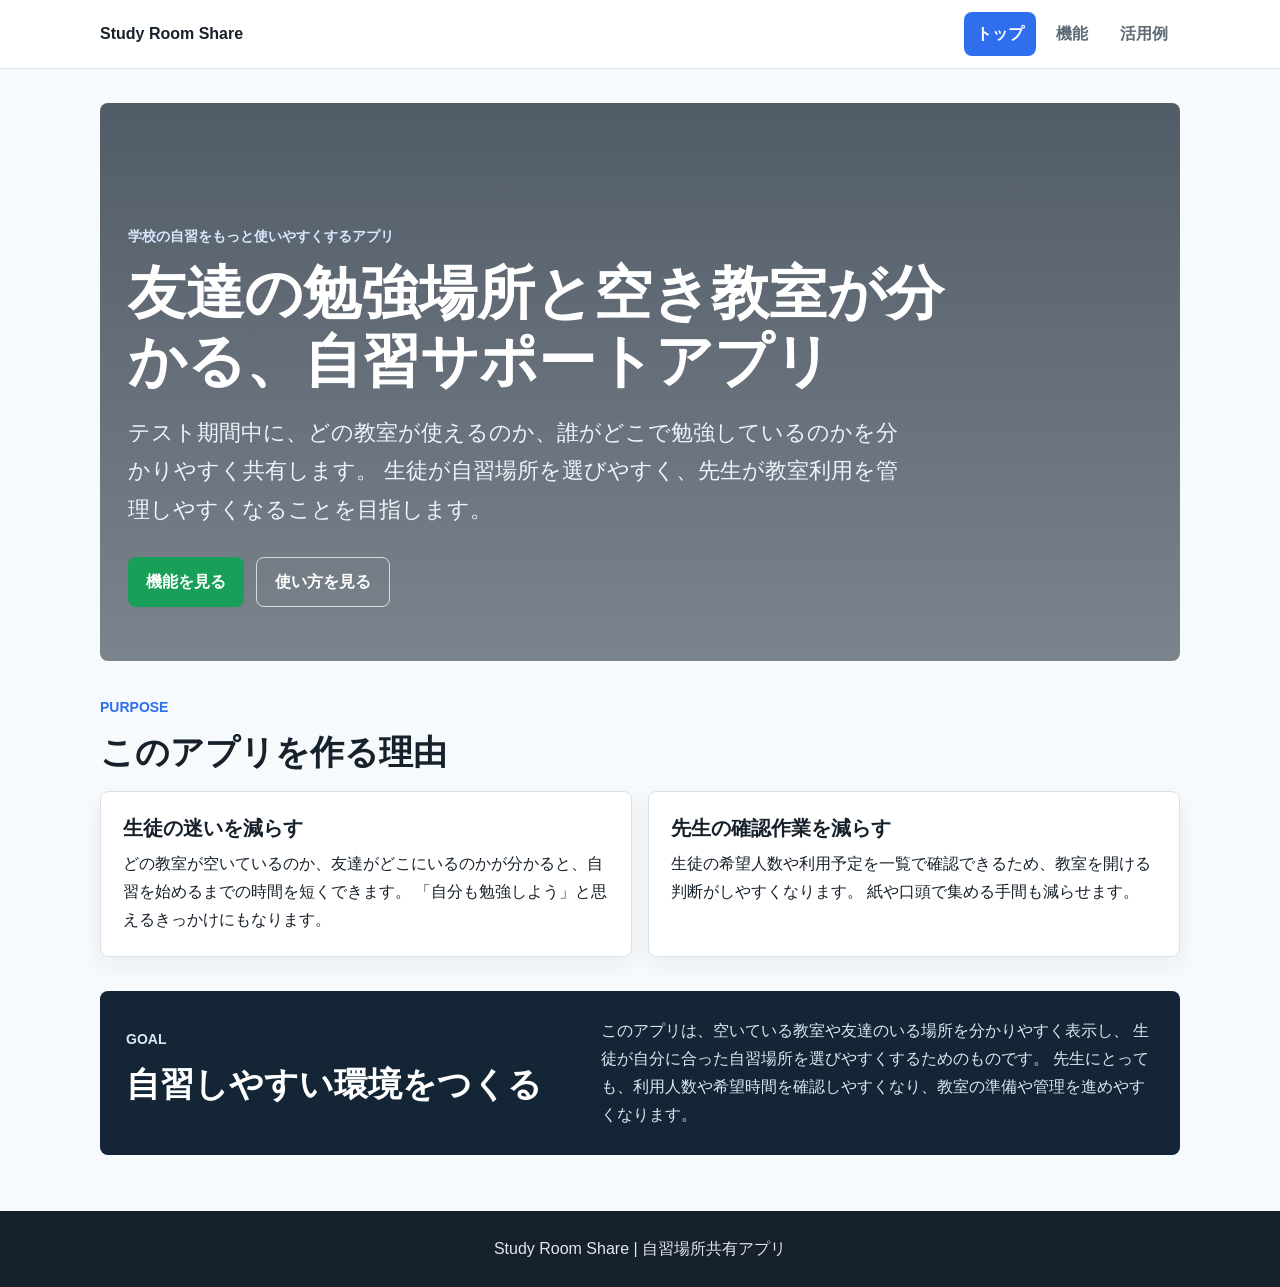
==== commit 263a165c: "Add app-focused goal section" ====
--- a/index.html
+++ b/index.html
@@ -57,6 +57,18 @@
       </div>
     </section>
 
+    <section class="section highlight">
+      <div>
+        <p class="eyebrow">Goal</p>
+        <h2>自習しやすい環境をつくる</h2>
+      </div>
+      <p>
+        このアプリは、空いている教室や友達のいる場所を分かりやすく表示し、
+        生徒が自分に合った自習場所を選びやすくするためのものです。
+        先生にとっても、利用人数や希望時間を確認しやすくなり、教室の準備や管理を進めやすくなります。
+      </p>
+    </section>
+
   </main>
 
   <footer class="footer">
